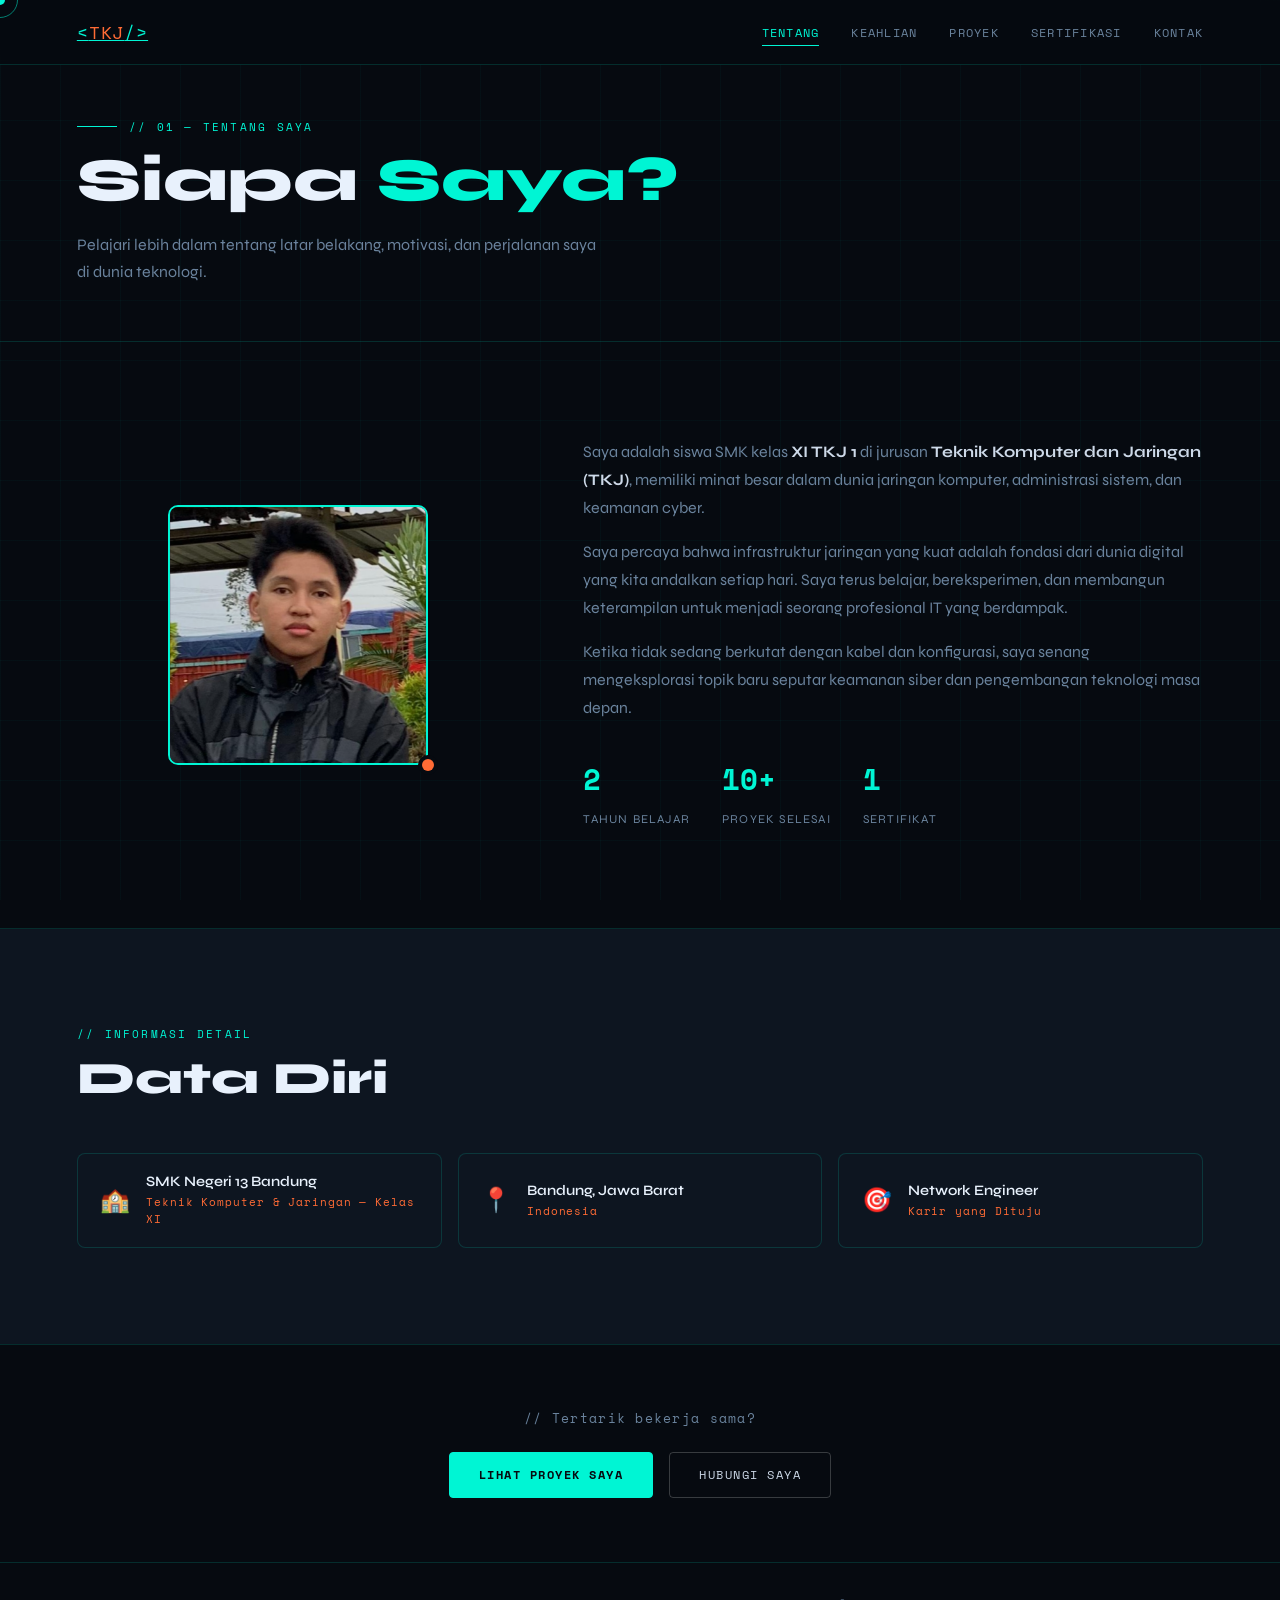
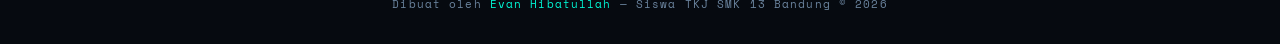
==== tentang.html @ 5858d68b "Add files via upload" ====
<!DOCTYPE html>
<html lang="id">
<head>
  <meta charset="UTF-8" />
  <meta name="viewport" content="width=device-width, initial-scale=1.0" />
  <title>Tentang — Evan Hibatullah</title>
  <link rel="preconnect" href="https://fonts.googleapis.com" />
  <link href="https://fonts.googleapis.com/css2?family=Space+Mono:wght@400;700&family=Syne:wght@400;600;800&display=swap" rel="stylesheet" />
  <link rel="stylesheet" href="style.css" />
</head>
<body>

<div class="cursor" id="cursor"></div>
<div class="cursor-ring" id="cursorRing"></div>

<!-- NAV -->
<nav>
  <a href="index.html" class="nav-logo">&lt;<span>TKJ</span>/&gt;</a>
  <ul class="nav-links">
    <li><a href="tentang.html" class="active">Tentang</a></li>
    <li><a href="keahlian.html">Keahlian</a></li>
    <li><a href="proyek.html">Proyek</a></li>
    <li><a href="sertifikasi.html">Sertifikasi</a></li>
    <li><a href="kontak.html">Kontak</a></li>
  </ul>
  <div class="hamburger" id="hamburger">
    <span></span><span></span><span></span>
  </div>
</nav>

<!-- PAGE HERO -->
<div class="page-hero" style="padding-top: 6rem;">
  <div class="page-hero-content">
    <div class="page-hero-tag">// 01 — Tentang Saya</div>
    <h1>Siapa <span class="highlight">Saya?</span></h1>
    <p class="page-hero-desc">Pelajari lebih dalam tentang latar belakang, motivasi, dan perjalanan saya di dunia teknologi.</p>
  </div>
</div>

<!-- ABOUT CONTENT -->
<section>
  <div class="about-grid reveal">
    <div class="about-avatar-wrap">
      <div class="about-avatar">
        <div class="avatar-frame">
          <img src="fotoweb2.png" class="avatar-img" alt="Evan Hibatullah" />
        </div>
        <div class="avatar-dot"></div>
      </div>
    </div>
    <div class="about-info">
      <p>
        Saya adalah siswa SMK kelas <strong>XI TKJ 1</strong> di jurusan <strong>Teknik Komputer dan Jaringan (TKJ)</strong>,
        memiliki minat besar dalam dunia jaringan komputer, administrasi sistem, dan keamanan cyber.
      </p>
      <p>
        Saya percaya bahwa infrastruktur jaringan yang kuat adalah fondasi dari dunia digital yang kita andalkan setiap hari.
        Saya terus belajar, bereksperimen, dan membangun keterampilan untuk menjadi seorang profesional IT yang berdampak.
      </p>
      <p>
        Ketika tidak sedang berkutat dengan kabel dan konfigurasi, saya senang mengeksplorasi topik baru seputar
        keamanan siber dan pengembangan teknologi masa depan.
      </p>
      <div class="about-stats">
        <div class="stat">
          <span class="stat-num">2</span>
          <span class="stat-label">Tahun Belajar</span>
        </div>
        <div class="stat">
          <span class="stat-num">10+</span>
          <span class="stat-label">Proyek Selesai</span>
        </div>
        <div class="stat">
          <span class="stat-num">1</span>
          <span class="stat-label">Sertifikat</span>
        </div>
      </div>
    </div>
  </div>
</section>

<div class="divider"></div>

<!-- Detail Info -->
<section style="background: var(--dark2);">
  <div class="section-tag reveal">// Informasi Detail</div>
  <h2 class="section-title reveal">Data Diri</h2>
  <div class="cert-grid reveal">
    <div class="cert-card">
      <div class="cert-badge">🏫</div>
      <div class="cert-info">
        <div class="cert-name">SMK Negeri 13 Bandung</div>
        <div class="cert-issuer">Teknik Komputer & Jaringan — Kelas XI</div>
      </div>
    </div>
    <div class="cert-card">
      <div class="cert-badge">📍</div>
      <div class="cert-info">
        <div class="cert-name">Bandung, Jawa Barat</div>
        <div class="cert-issuer">Indonesia</div>
      </div>
    </div>
    <div class="cert-card">
      <div class="cert-badge">🎯</div>
      <div class="cert-info">
        <div class="cert-name">Network Engineer</div>
        <div class="cert-issuer">Karir yang Dituju</div>
      </div>
    </div>
  </div>
</section>

<div class="divider"></div>

<!-- CTA -->
<section style="text-align:center; padding: 4rem 6%;">
  <p class="reveal" style="font-family:var(--mono); font-size:0.8rem; color:var(--text-muted); letter-spacing:0.1em; margin-bottom:1.5rem;">
    // Tertarik bekerja sama?
  </p>
  <div class="btn-group reveal" style="justify-content:center;">
    <a href="proyek.html" class="btn btn-primary">Lihat Proyek Saya</a>
    <a href="kontak.html" class="btn btn-outline">Hubungi Saya</a>
  </div>
</section>

<!-- FOOTER -->
<footer>
  Dibuat oleh <span>Evan Hibatullah</span> — Siswa TKJ SMK 13 Bandung &copy; 2026
</footer>

<script src="main.js"></script>
</body>
</html>
---- style.css ----
/* ===========================
   RESET & ROOT VARIABLES
   =========================== */
*, *::before, *::after {
  box-sizing: border-box;
  margin: 0;
  padding: 0;
}

:root {
  --cyan:        #00f5d4;
  --cyan-dim:    #00c4aa;
  --orange:      #ff6b35;
  --dark:        #060a10;
  --dark2:       #0d1520;
  --dark3:       #111c2d;
  --surface:     #162032;
  --border:      rgba(0, 245, 212, 0.15);
  --text:        #cdd9e8;
  --text-muted:  #6a839d;
  --mono:        'Space Mono', monospace;
  --sans:        'Syne', sans-serif;
}

html {
  scroll-behavior: smooth;
}

body {
  background: var(--dark);
  color: var(--text);
  font-family: var(--sans);
  overflow-x: hidden;
  cursor: none;
}

/* ===========================
   CUSTOM CURSOR
   =========================== */
.cursor {
  width: 10px;
  height: 10px;
  background: var(--cyan);
  border-radius: 50%;
  position: fixed;
  top: 0;
  left: 0;
  pointer-events: none;
  z-index: 9999;
  transform: translate(-50%, -50%);
  transition: transform 0.1s ease;
  mix-blend-mode: screen;
}

.cursor-ring {
  width: 36px;
  height: 36px;
  border: 1px solid rgba(0, 245, 212, 0.5);
  border-radius: 50%;
  position: fixed;
  top: 0;
  left: 0;
  pointer-events: none;
  z-index: 9998;
  transform: translate(-50%, -50%);
  transition: all 0.12s ease;
}

/* ===========================
   GRID BACKGROUND
   =========================== */
body::before {
  content: '';
  position: fixed;
  inset: 0;
  background-image:
    linear-gradient(rgba(0, 245, 212, 0.03) 1px, transparent 1px),
    linear-gradient(90deg, rgba(0, 245, 212, 0.03) 1px, transparent 1px);
  background-size: 60px 60px;
  pointer-events: none;
  z-index: 0;
}

/* ===========================
   NAVIGATION
   =========================== */
nav {
  position: fixed;
  top: 0;
  left: 0;
  right: 0;
  z-index: 100;
  display: flex;
  justify-content: space-between;
  align-items: center;
  padding: 1.2rem 6%;
  background: rgba(6, 10, 16, 0.85);
  backdrop-filter: blur(12px);
  border-bottom: 1px solid var(--border);
}

.nav-logo {
  font-family: var(--mono);
  font-size: 1.1rem;
  color: var(--cyan);
  letter-spacing: 0.05em;
}

.nav-logo span {
  color: var(--orange);
}

.nav-links {
  display: flex;
  gap: 2rem;
  list-style: none;
}

.nav-links a {
  font-family: var(--mono);
  font-size: 0.78rem;
  color: var(--text-muted);
  text-decoration: none;
  letter-spacing: 0.1em;
  text-transform: uppercase;
  transition: color 0.2s;
}

.nav-links a:hover {
  color: var(--cyan);
}

.nav-links a.active {
  color: var(--cyan);
  position: relative;
}

.nav-links a.active::after {
  content: '';
  position: absolute;
  bottom: -4px;
  left: 0;
  right: 0;
  height: 1px;
  background: var(--cyan);
}

/* ===========================
   PAGE HERO (inner pages)
   =========================== */
.page-hero {
  min-height: 38vh;
  display: flex;
  align-items: flex-end;
  padding: 0 6% 3.5rem;
  position: relative;
  z-index: 1;
  border-bottom: 1px solid var(--border);
}

.page-hero-content {
  animation: fadeUp 0.8s ease forwards;
}

.page-hero-tag {
  font-family: var(--mono);
  font-size: 0.7rem;
  color: var(--cyan);
  letter-spacing: 0.2em;
  text-transform: uppercase;
  margin-bottom: 0.8rem;
  display: flex;
  align-items: center;
  gap: 0.75rem;
}

.page-hero-tag::before {
  content: '';
  width: 40px;
  height: 1px;
  background: var(--cyan);
}

.page-hero h1 {
  font-size: clamp(2rem, 5vw, 3.8rem);
  font-weight: 800;
  color: #e8f1fc;
  line-height: 1.1;
}

.page-hero h1 .highlight {
  color: var(--cyan);
}

.page-hero-desc {
  font-size: 1rem;
  color: var(--text-muted);
  margin-top: 1rem;
  max-width: 520px;
  line-height: 1.7;
}

.hamburger {
  display: none;
  flex-direction: column;
  gap: 5px;
  cursor: pointer;
  padding: 4px;
}

.hamburger span {
  display: block;
  width: 24px;
  height: 2px;
  background: var(--cyan);
  border-radius: 2px;
  transition: all 0.3s;
}

/* ===========================
   SECTION SHARED
   =========================== */
section {
  position: relative;
  z-index: 1;
  padding: 6rem 6%;
}

.section-tag {
  font-family: var(--mono);
  font-size: 0.7rem;
  color: var(--cyan);
  letter-spacing: 0.2em;
  text-transform: uppercase;
  margin-bottom: 0.6rem;
}

.section-title {
  font-size: clamp(1.8rem, 4vw, 2.8rem);
  font-weight: 800;
  color: #e8f1fc;
  margin-bottom: 3rem;
}

.divider {
  width: 100%;
  height: 1px;
  background: var(--border);
  position: relative;
  z-index: 1;
}

/* ===========================
   HERO
   =========================== */
.hero {
  min-height: 100vh;
  display: flex;
  align-items: center;
  padding: 0 6%;
}

.hero-content {
  max-width: 780px;
  animation: fadeUp 0.8s ease forwards;
}

.hero-tag {
  font-family: var(--mono);
  font-size: 0.75rem;
  color: var(--cyan);
  letter-spacing: 0.2em;
  text-transform: uppercase;
  margin-bottom: 1.5rem;
  display: flex;
  align-items: center;
  gap: 0.75rem;
}

.hero-tag::before {
  content: '';
  width: 40px;
  height: 1px;
  background: var(--cyan);
}

.hero h1 {
  font-size: clamp(2.8rem, 7vw, 5.5rem);
  font-weight: 800;
  line-height: 1.05;
  color: #e8f1fc;
  margin-bottom: 0.5rem;
}

.hero h1 .highlight {
  color: var(--cyan);
  display: block;
}

.hero-sub {
  font-family: var(--mono);
  font-size: 1rem;
  color: var(--orange);
  margin: 1.2rem 0 1.8rem;
  letter-spacing: 0.05em;
}

.hero-desc {
  font-size: 1.05rem;
  color: var(--text-muted);
  line-height: 1.75;
  max-width: 520px;
  margin-bottom: 2.5rem;
}

.btn-group {
  display: flex;
  gap: 1rem;
  flex-wrap: wrap;
}

.btn {
  font-family: var(--mono);
  font-size: 0.78rem;
  letter-spacing: 0.12em;
  text-transform: uppercase;
  padding: 0.8rem 1.8rem;
  border-radius: 4px;
  cursor: none;
  text-decoration: none;
  transition: all 0.2s;
  display: inline-block;
}

.btn-primary {
  background: var(--cyan);
  color: var(--dark);
  border: 1px solid var(--cyan);
  font-weight: 700;
}

.btn-primary:hover {
  background: transparent;
  color: var(--cyan);
}

.btn-outline {
  background: transparent;
  color: var(--text);
  border: 1px solid rgba(255, 255, 255, 0.2);
}

.btn-outline:hover {
  border-color: var(--cyan);
  color: var(--cyan);
}

/* ===========================
   ABOUT
   =========================== */
.about-grid {
  display: grid;
  grid-template-columns: 1fr 1.4fr;
  gap: 4rem;
  align-items: center;
}

.about-avatar-wrap {
  display: flex;
  justify-content: center;
}

.about-avatar {
  position: relative;
  width: 260px;
  height: 260px;
}

.avatar-frame {
  width: 100%;
  height: 100%;
  border: 2px solid var(--cyan);
  border-radius: 8px;
  display: flex;
  align-items: center;
  justify-content: center;
  background: var(--surface);
  font-size: 5rem;
  position: relative;
  overflow: hidden;
}

.avatar-frame::before {
  content: '';
  position: absolute;
  top: -2px;
  left: -2px;
  right: -2px;
  bottom: -2px;
  background: linear-gradient(135deg, var(--cyan) 0%, transparent 50%, var(--orange) 100%);
  z-index: -1;
  border-radius: 8px;
  opacity: 0.4;
}

.avatar-frame{
    width:100%;
    height:100%;
    overflow:hidden;
    border-radius:10px;
}


.avatar-img{
    width:100%;
    height:100%;
    object-fit:cover;
    object-position:center top;
}

.avatar-dot {
  position: absolute;
  width: 12px;
  height: 12px;
  background: var(--orange);
  border-radius: 50%;
  bottom: -6px;
  right: -6px;
  box-shadow: 0 0 0 4px var(--dark);
}

.about-info {
  font-size: 1rem;
  line-height: 1.75;
  color: var(--text-muted);
}

.about-info p {
  margin-bottom: 1rem;
}

.about-info strong {
  color: var(--text);
}

.about-stats {
  display: flex;
  gap: 2rem;
  margin-top: 2rem;
}

.stat-num {
  font-family: var(--mono);
  font-size: 1.8rem;
  color: var(--cyan);
  font-weight: 700;
  display: block;
}

.stat-label {
  font-size: 0.75rem;
  color: var(--text-muted);
  text-transform: uppercase;
  letter-spacing: 0.1em;
}

/* ===========================
   SKILLS
   =========================== */
.skills-bg {
  background: var(--dark2);
}

.skills-grid {
  display: grid;
  grid-template-columns: repeat(auto-fit, minmax(260px, 1fr));
  gap: 1.5rem;
}

.skill-card {
  background: var(--surface);
  border: 1px solid var(--border);
  border-radius: 8px;
  padding: 1.5rem;
  transition: border-color 0.25s, transform 0.25s;
}

.skill-card:hover {
  border-color: var(--cyan);
  transform: translateY(-4px);
}

.skill-icon {
  font-size: 1.8rem;
  margin-bottom: 0.8rem;
}

.skill-name {
  font-weight: 600;
  font-size: 1rem;
  color: #e8f1fc;
  margin-bottom: 0.5rem;
}

.skill-desc {
  font-size: 0.85rem;
  color: var(--text-muted);
  line-height: 1.6;
  margin-bottom: 1rem;
}

.skill-tags {
  display: flex;
  flex-wrap: wrap;
  gap: 0.4rem;
}

.tag {
  font-family: var(--mono);
  font-size: 0.65rem;
  padding: 0.2rem 0.6rem;
  border-radius: 3px;
  background: rgba(0, 245, 212, 0.08);
  color: var(--cyan);
  border: 1px solid rgba(0, 245, 212, 0.2);
  letter-spacing: 0.05em;
}

/* ===========================
   PROJECTS
   =========================== */
.projects-grid {
  display: grid;
  grid-template-columns: repeat(auto-fit, minmax(300px, 1fr));
  gap: 1.5rem;
}

.project-card {
  background: var(--surface);
  border: 1px solid var(--border);
  border-radius: 8px;
  padding: 1.8rem;
  display: flex;
  flex-direction: column;
  transition: border-color 0.25s, transform 0.25s;
  position: relative;
  overflow: hidden;
}

.project-card::before {
  content: '';
  position: absolute;
  top: 0;
  left: 0;
  right: 0;
  height: 2px;
  background: linear-gradient(90deg, var(--cyan), var(--orange));
  transform: scaleX(0);
  transform-origin: left;
  transition: transform 0.3s;
}

.project-card:hover {
  border-color: rgba(0, 245, 212, 0.4);
  transform: translateY(-4px);
}

.project-card:hover::before {
  transform: scaleX(1);
}

.project-num {
  font-family: var(--mono);
  font-size: 0.65rem;
  color: var(--text-muted);
  letter-spacing: 0.15em;
  margin-bottom: 1rem;
}

.project-title {
  font-size: 1.1rem;
  font-weight: 600;
  color: #e8f1fc;
  margin-bottom: 0.6rem;
}

.project-desc {
  font-size: 0.85rem;
  color: var(--text-muted);
  line-height: 1.65;
  flex: 1;
  margin-bottom: 1.2rem;
}

.project-tags {
  display: flex;
  flex-wrap: wrap;
  gap: 0.4rem;
  margin-bottom: 1.2rem;
}

.project-link {
  font-family: var(--mono);
  font-size: 0.7rem;
  color: var(--cyan);
  text-decoration: none;
  letter-spacing: 0.1em;
  display: inline-flex;
  align-items: center;
  gap: 0.4rem;
  transition: gap 0.2s;
  align-self: flex-start;
}

.project-link:hover {
  gap: 0.8rem;
}

/* ===========================
   CERTIFICATIONS
   =========================== */
.cert-grid {
  display: grid;
  grid-template-columns: repeat(auto-fit, minmax(260px, 1fr));
  gap: 1rem;
}

.cert-card {
  background: var(--dark2);
  border: 1px solid var(--border);
  border-radius: 8px;
  padding: 1.2rem 1.4rem;
  display: flex;
  align-items: center;
  gap: 1rem;
  transition: border-color 0.2s;
}

.cert-card:hover {
  border-color: var(--orange);
}

.cert-badge {
  font-size: 1.5rem;
  flex-shrink: 0;
}

.cert-name {
  font-size: 0.9rem;
  font-weight: 600;
  color: #e8f1fc;
  margin-bottom: 0.2rem;
}

.cert-issuer {
  font-family: var(--mono);
  font-size: 0.7rem;
  color: var(--orange);
  letter-spacing: 0.08em;
}

/* ===========================
   CONTACT
   =========================== */
.contact-bg {
  background: var(--dark2);
}

.contact-inner {
  max-width: 680px;
  margin: 0 auto;
  text-align: center;
}

.contact-inner .section-title {
  margin-bottom: 1rem;
}

.contact-sub {
  font-size: 1rem;
  color: var(--text-muted);
  line-height: 1.7;
  margin-bottom: 2.5rem;
}

.contact-links {
  display: flex;
  justify-content: center;
  gap: 1rem;
  flex-wrap: wrap;
}

.contact-link {
  font-family: var(--mono);
  font-size: 0.75rem;
  letter-spacing: 0.1em;
  text-transform: uppercase;
  padding: 0.75rem 1.5rem;
  border-radius: 4px;
  text-decoration: none;
  border: 1px solid var(--border);
  color: var(--text);
  display: flex;
  align-items: center;
  gap: 0.5rem;
  transition: all 0.2s;
}

.contact-link:hover {
  border-color: var(--cyan);
  color: var(--cyan);
}

/* ===========================
   FOOTER
   =========================== */
footer {
  text-align: center;
  padding: 2rem 6%;
  font-family: var(--mono);
  font-size: 0.7rem;
  color: var(--text-muted);
  border-top: 1px solid var(--border);
  position: relative;
  z-index: 1;
  letter-spacing: 0.1em;
}

footer span {
  color: var(--cyan);
}

/* ===========================
   SCROLL ANIMATION
   =========================== */
.reveal {
  opacity: 0;
  transform: translateY(30px);
  transition: opacity 0.6s ease, transform 0.6s ease;
}

.reveal.visible {
  opacity: 1;
  transform: none;
}

/* ===========================
   KEYFRAMES
   =========================== */
@keyframes fadeUp {
  from {
    opacity: 0;
    transform: translateY(40px);
  }
  to {
    opacity: 1;
    transform: none;
  }
}

/* ===========================
   RESPONSIVE — MOBILE
   =========================== */
@media (max-width: 768px) {
  body {
    cursor: auto;
  }

  .cursor,
  .cursor-ring {
    display: none;
  }

  .btn {
    cursor: pointer;
  }

  nav {
    padding: 1rem 5%;
  }

  .nav-links {
    display: none;
    position: absolute;
    top: 100%;
    left: 0;
    right: 0;
    flex-direction: column;
    gap: 0;
    background: rgba(6, 10, 16, 0.97);
    border-bottom: 1px solid var(--border);
    padding: 1rem 0;
  }

  .nav-links.open {
    display: flex;
  }

  .nav-links li a {
    display: block;
    padding: 0.8rem 6%;
  }

  .hamburger {
    display: flex;
  }

  .about-grid {
    grid-template-columns: 1fr;
    gap: 2.5rem;
  }

  .about-stats {
    justify-content: space-between;
  }

  .skills-grid,
  .projects-grid,
  .cert-grid {
    grid-template-columns: 1fr;
  }

  .hero {
    padding-top: 5rem;
    padding-bottom: 3rem;
    align-items: flex-start;
  }
}
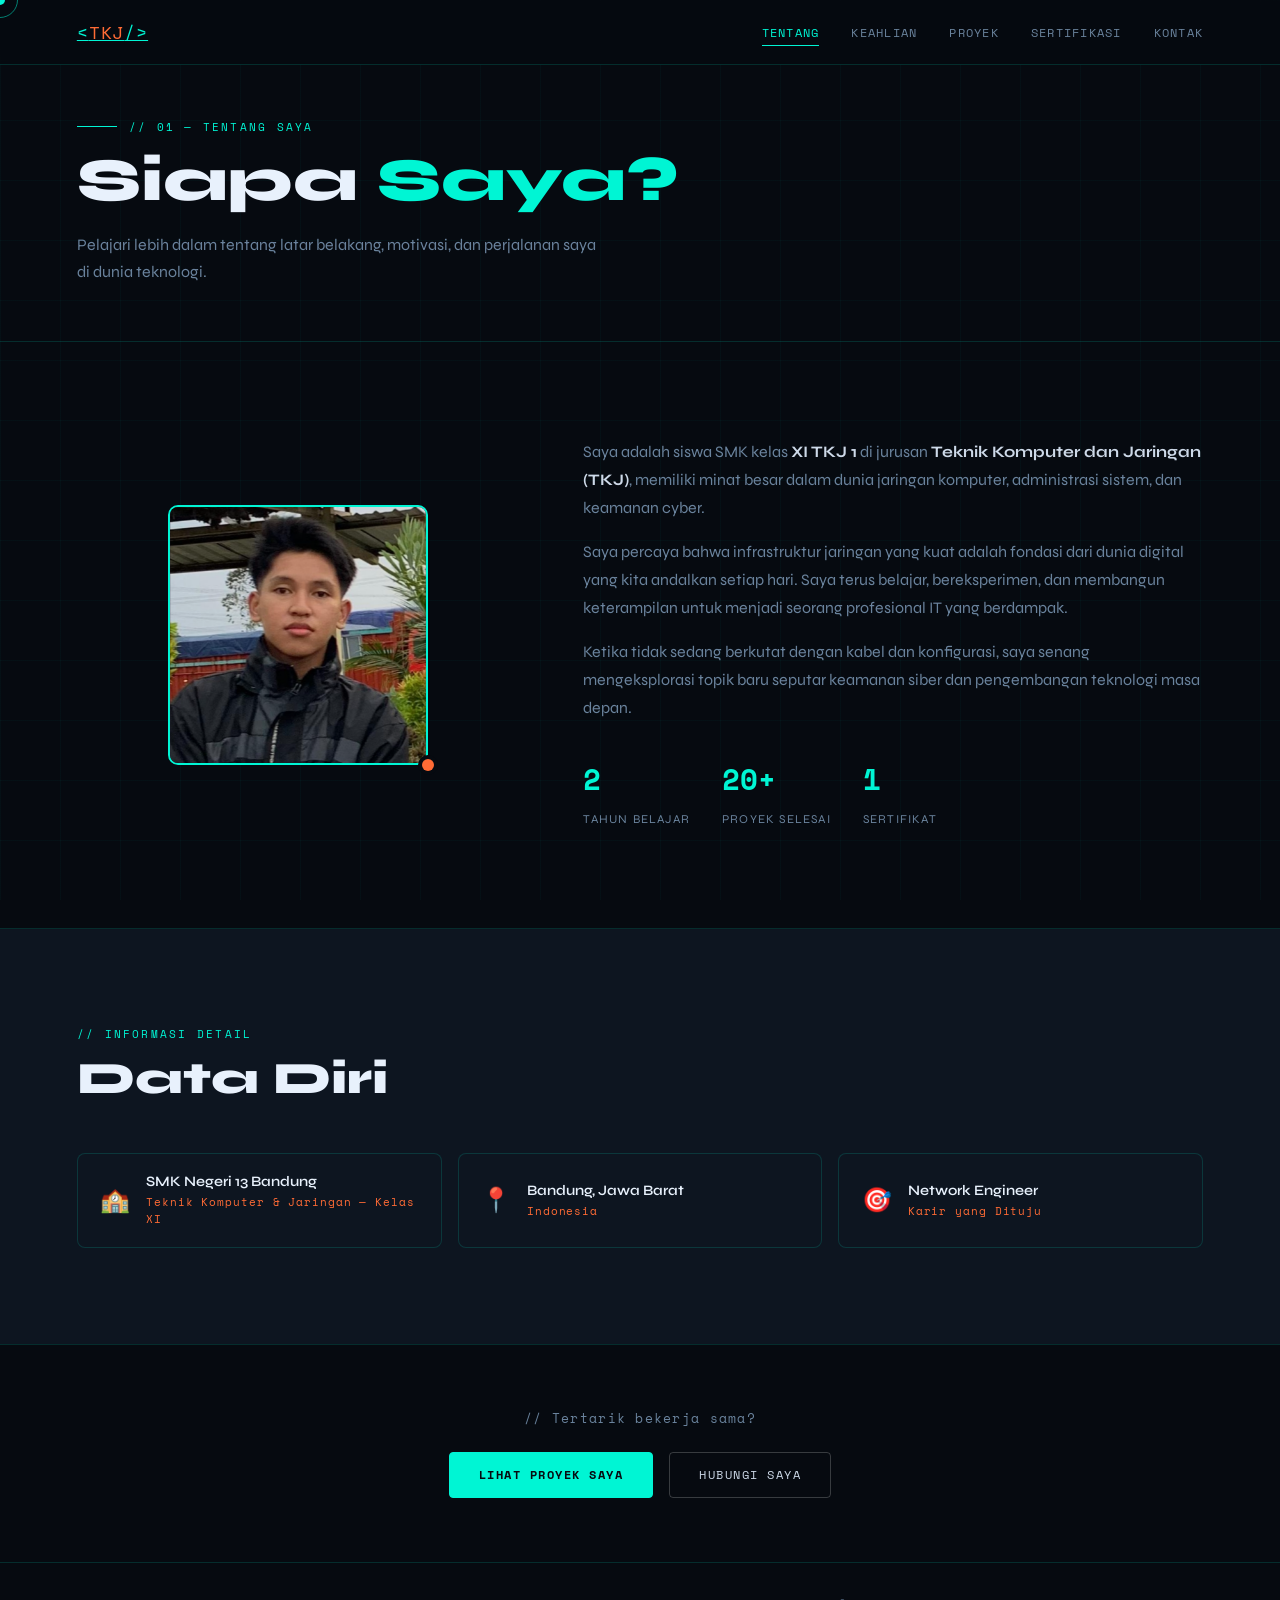
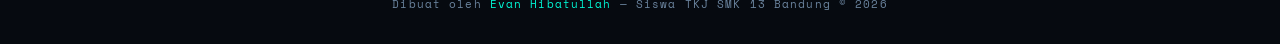
==== commit ae621cf9: "Update completed projects count from 10 to 20" ====
--- a/tentang.html
+++ b/tentang.html
@@ -67,7 +67,7 @@
           <span class="stat-label">Tahun Belajar</span>
         </div>
         <div class="stat">
-          <span class="stat-num">10+</span>
+          <span class="stat-num">20+</span>
           <span class="stat-label">Proyek Selesai</span>
         </div>
         <div class="stat">
